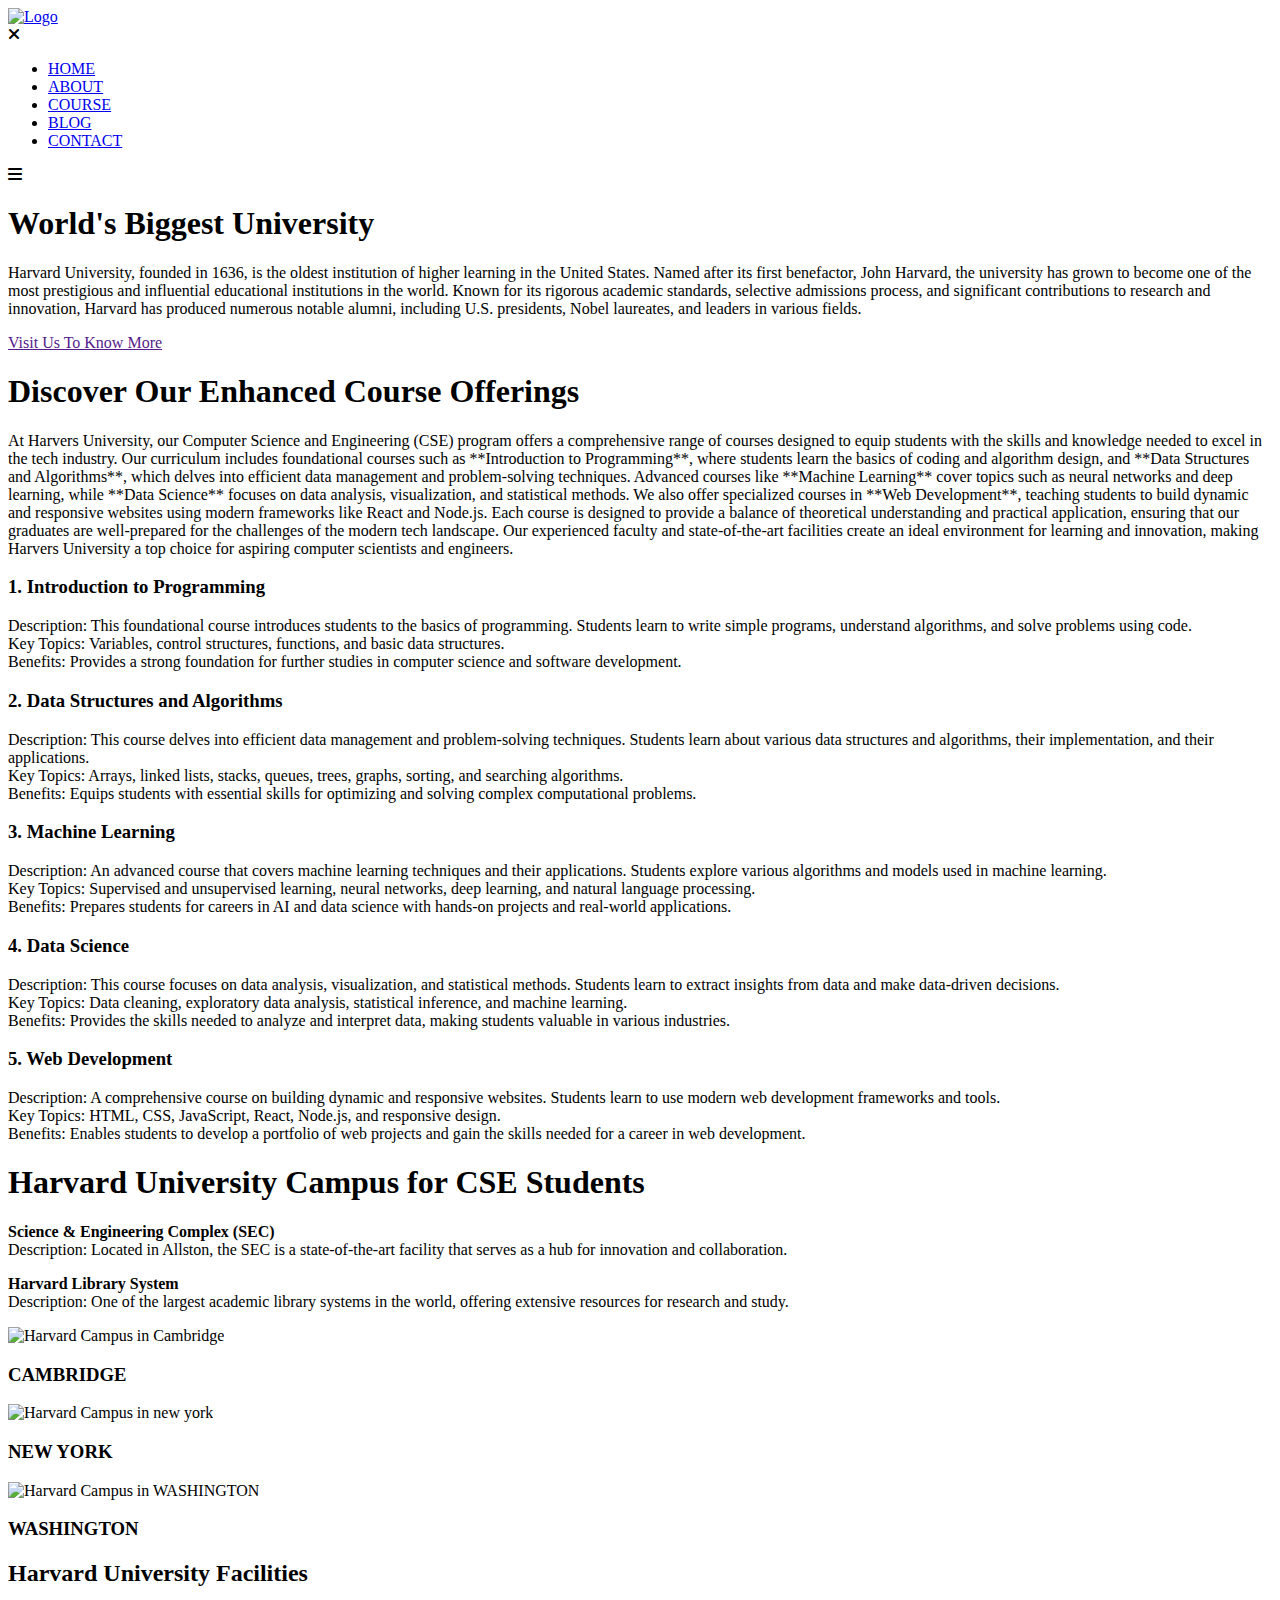
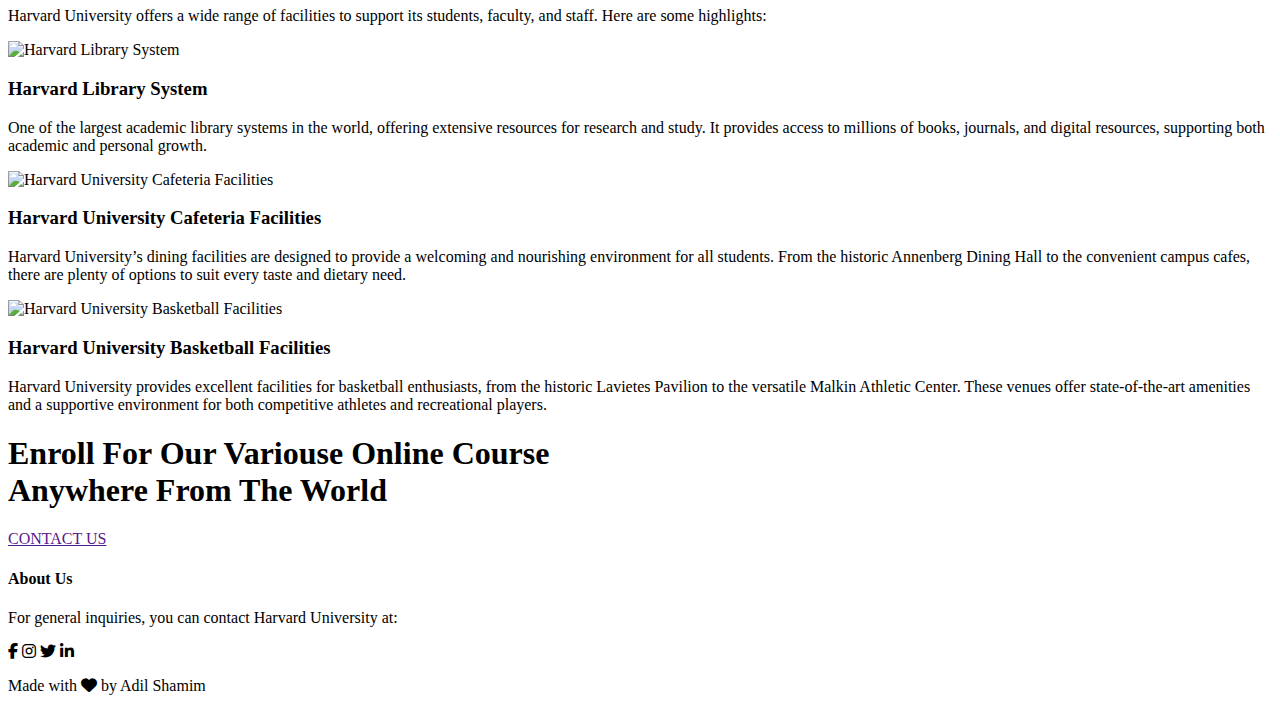
==== index.html @ 45c7ef92 "Add files via upload" ====
<!DOCTYPE html>
<html lang="en">
<head>
    <meta name="viewport" content="width=device-width, initial-scale=1.0">
    <title>University Web Site Design</title>
    <link rel="stylesheet" href="style.css">
    <link rel="stylesheet" href="https://cdnjs.cloudflare.com/ajax/libs/font-awesome/6.4.2/css/all.min.css">
</head>
<body>
    <section class="header">
        <nav>
            <a href="Index.html"> <img src="images/Harvard logo.png" alt="Logo"> </a>
            <div class="nav-links" id="navLinks">
                <i class="fa fa-times" onclick="hideMenu()"></i>
                <ul>
                    <li><a href="#">HOME</a></li>
                    <li><a href="#">ABOUT</a></li>
                    <li><a href="#">COURSE</a></li>
                    <li><a href="#">BLOG</a></li>
                    <li><a href="#">CONTACT</a></li>
                </ul>
            </div>
            <i class="fa fa-bars" onclick="showMenu()"></i>
        </nav>
        <div class="text-box">
            <h1>World's Biggest University</h1>
            <p>Harvard University, founded in 1636, is the oldest institution of higher learning in the United States. Named after its first benefactor, John Harvard, the university has grown to become one of the most prestigious and influential educational institutions in the world. Known for its rigorous academic standards, selective admissions process, and significant contributions to research and innovation, Harvard has produced numerous notable alumni, including U.S. presidents, Nobel laureates, and leaders in various fields.</p>
            <a href="" class="hero-btn">Visit Us To Know More</a>
        </div>
    </section>

     <!------ Course ------>
    <section class="course">
        <h1>Discover Our Enhanced Course Offerings</h1>
        <p>At Harvers University, our Computer Science and Engineering (CSE) program offers a comprehensive range of courses designed to equip students with the skills and knowledge needed to excel in the tech industry. Our curriculum includes foundational courses such as **Introduction to Programming**, where students learn the basics of coding and algorithm design, and **Data Structures and Algorithms**, which delves into efficient data management and problem-solving techniques. Advanced courses like **Machine Learning** cover topics such as neural networks and deep learning, while **Data Science** focuses on data analysis, visualization, and statistical methods. We also offer specialized courses in **Web Development**, teaching students to build dynamic and responsive websites using modern frameworks like React and Node.js. Each course is designed to provide a balance of theoretical understanding and practical application, ensuring that our graduates are well-prepared for the challenges of the modern tech landscape. Our experienced faculty and state-of-the-art facilities create an ideal environment for learning and innovation, making Harvers University a top choice for aspiring computer scientists and engineers.</p>
        
        <div class="row">
            <div class="course-col">
                <h3>1. Introduction to Programming</h3>
                <p>Description: This foundational course introduces students to the basics of programming. Students learn to write simple programs, understand algorithms, and solve problems using code.<br>
                    Key Topics: Variables, control structures, functions, and basic data structures.<br>
                    Benefits: Provides a strong foundation for further studies in computer science and software development.</p>
            </div>
            <div class="course-col">
                <h3>2. Data Structures and Algorithms</h3>
                <p>Description: This course delves into efficient data management and problem-solving techniques. Students learn about various data structures and algorithms, their implementation, and their applications.<br>
                    Key Topics: Arrays, linked lists, stacks, queues, trees, graphs, sorting, and searching algorithms.<br>
                    Benefits: Equips students with essential skills for optimizing and solving complex computational problems.</p>
            </div>
            <div class="course-col">
                <h3>3. Machine Learning</h3>
                <p>Description: An advanced course that covers machine learning techniques and their applications. Students explore various algorithms and models used in machine learning.<br>
                    Key Topics: Supervised and unsupervised learning, neural networks, deep learning, and natural language processing.<br>
                    Benefits: Prepares students for careers in AI and data science with hands-on projects and real-world applications.</p>
            </div>
            <div class="course-col">
                <h3>4. Data Science</h3>
                <p>Description: This course focuses on data analysis, visualization, and statistical methods. Students learn to extract insights from data and make data-driven decisions.<br>
                    Key Topics: Data cleaning, exploratory data analysis, statistical inference, and machine learning.<br>
                    Benefits: Provides the skills needed to analyze and interpret data, making students valuable in various industries.</p>
            </div>
            <div class="course-col">
                <h3>5. Web Development</h3>
                <p>Description: A comprehensive course on building dynamic and responsive websites. Students learn to use modern web development frameworks and tools.<br>
                    Key Topics: HTML, CSS, JavaScript, React, Node.js, and responsive design.<br>
                    Benefits: Enables students to develop a portfolio of web projects and gain the skills needed for a career in web development.</p>
            </div>
        </div>
    </section>
<!------- Campus --------->
<section class="campus">
    <h1>Harvard University Campus for CSE Students</h1>
    <p><strong>Science & Engineering Complex (SEC)</strong><br>
        Description: Located in Allston, the SEC is a state-of-the-art facility that serves as a hub for innovation and collaboration.</p>
    <p><strong>Harvard Library System</strong><br>
        Description: One of the largest academic library systems in the world, offering extensive resources for research and study.</p>
    <div class="row">
        <div class="campus-col">
            <img src="images/london.png" alt="Harvard Campus in Cambridge">
            <div class="layer">
                <h3>CAMBRIDGE</h3>
            </div>
        </div>
        <div class="campus-col">
            <img src="images/newyork.png" alt="Harvard Campus in new york">
            <div class="layer">
                <h3>NEW YORK</h3>
            </div>
        </div>
        <div class="campus-col">
            <img src="images/washington.png" alt="Harvard Campus in WASHINGTON">
            <div class="layer">
                <h3>WASHINGTON</h3>
            </div>
        </div>
    </div>
</section>


<!------- Facilities ------->
<section class="facilities">
    <h2>Harvard University Facilities</h2>
    <p>Harvard University offers a wide range of facilities to support its students, faculty, and staff. Here are some highlights:</p>
    
    <div class="row1">
        <div class="facilities-col">
            <img src="images/library.png" alt="Harvard Library System">
            <h3>Harvard Library System</h3>
            <p>One of the largest academic library systems in the world, offering extensive resources for research and study. It provides access to millions of books, journals, and digital resources, supporting both academic and personal growth.</p>
        </div>
        <div class="facilities-col">
            <img src="images/cafeteria.png" alt="Harvard University Cafeteria Facilities">
            <h3>Harvard University Cafeteria Facilities</h3>
            <p>Harvard University’s dining facilities are designed to provide a welcoming and nourishing environment for all students. From the historic Annenberg Dining Hall to the convenient campus cafes, there are plenty of options to suit every taste and dietary need.</p>
        </div>
        <div class="facilities-col">
            <img src="images/basketball.png" alt="Harvard University Basketball Facilities">
            <h3>Harvard University Basketball Facilities</h3>
            <p>Harvard University provides excellent facilities for basketball enthusiasts, from the historic Lavietes Pavilion to the versatile Malkin Athletic Center. These venues offer state-of-the-art amenities and a supportive environment for both competitive athletes and recreational players.</p>
        </div>
    </div>
</section>


<!------ Call To ACtion ------->
<section class="cta">
    <h1>Enroll For Our Variouse Online Course <br> Anywhere From The World</h1>
    <a href="" class="hero-btn">CONTACT US</a>
</section>



<!------ Footer ------->
<section class="footer">
    <h4>About Us</h4>
    <p>For general inquiries, you can contact Harvard University at: </p>
    <div class="icons">
        <i class="fab fa-facebook-f"></i>
        <i class="fab fa-instagram"></i>
        <i class="fab fa-twitter"></i>
        <i class="fab fa-linkedin-in"></i>
    </div>
    <div class="footer-text">
    <p class="footer-text">Made with <i class="fa fa-heart"></i> by Adil Shamim</p>
</div>
    
</section>

   <!----JavaScript for Toggle Menu----->
    <script>
        var navLinks = document.getElementById("navLinks");
        function showMenu() {
            navLinks.style.right = "0";
        }
        function hideMenu() {
            navLinks.style.right = "-200px";
        }
    </script>
</body>
</html>
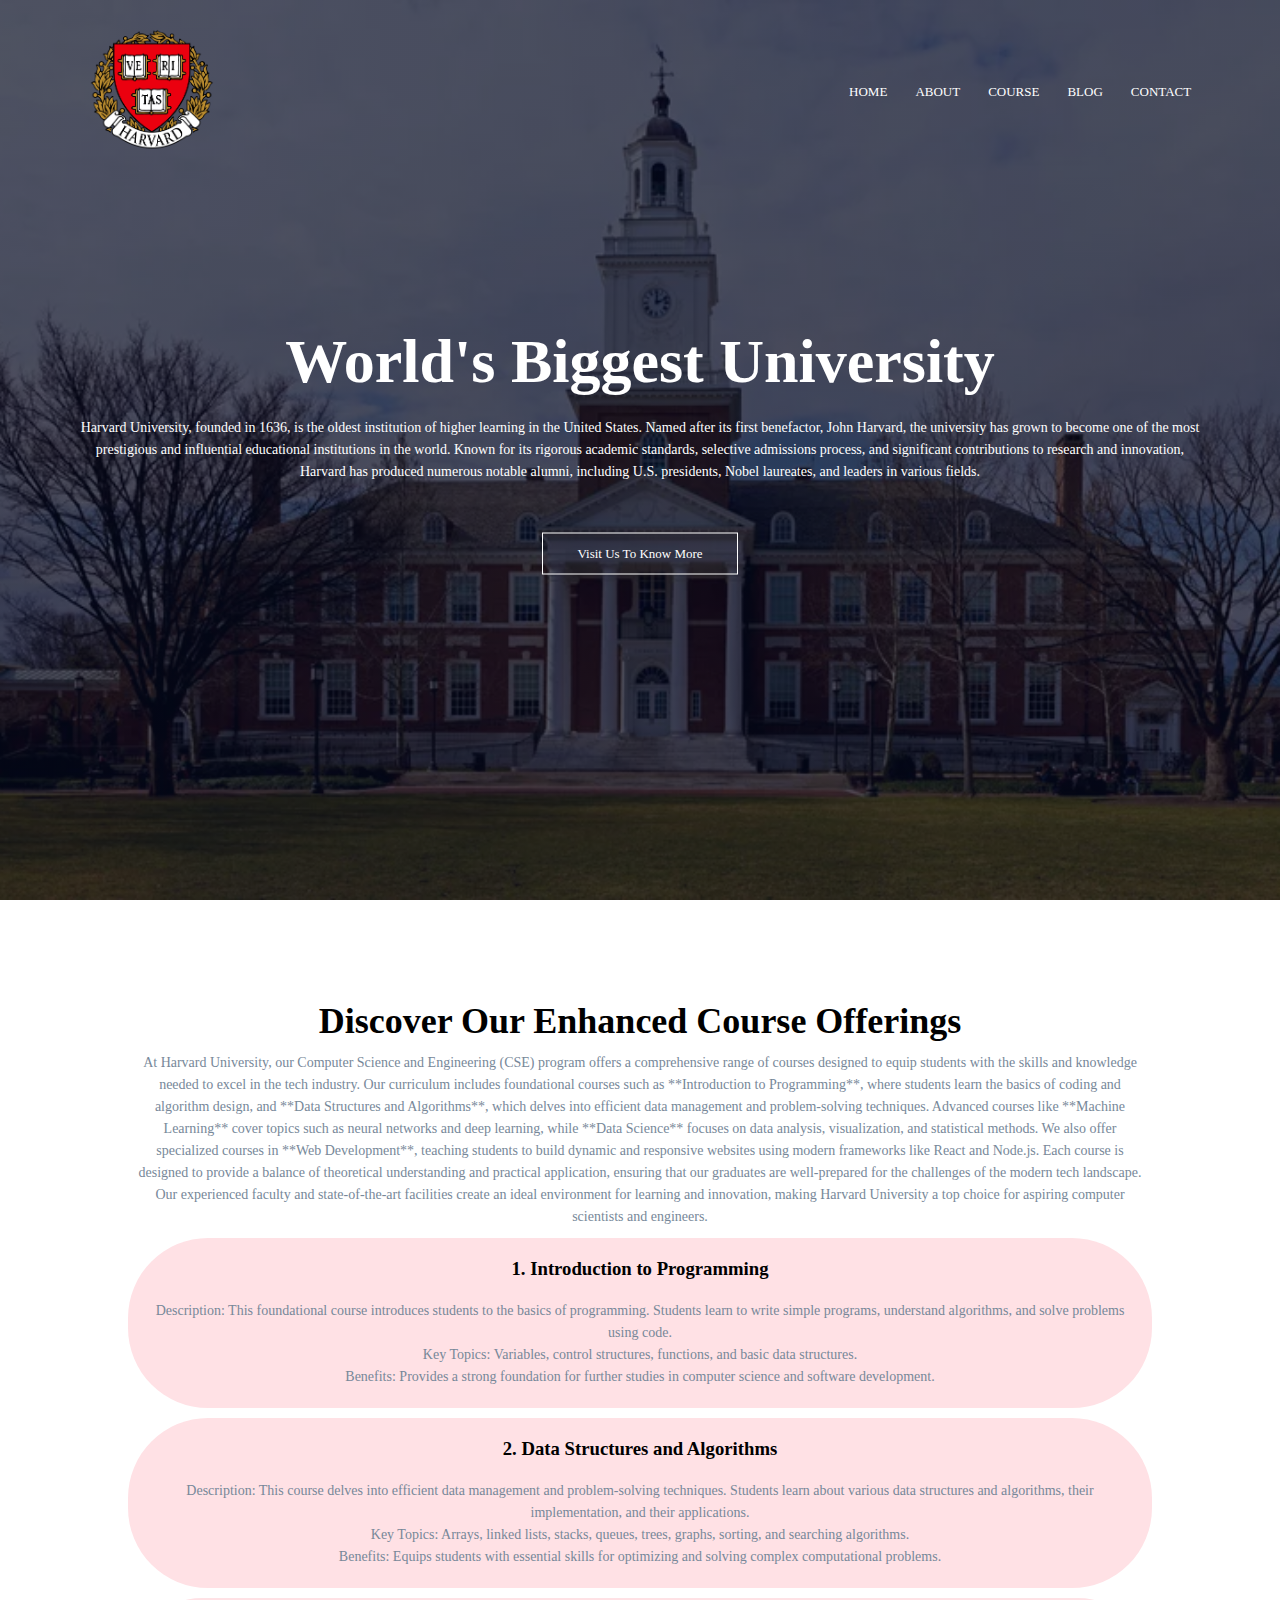
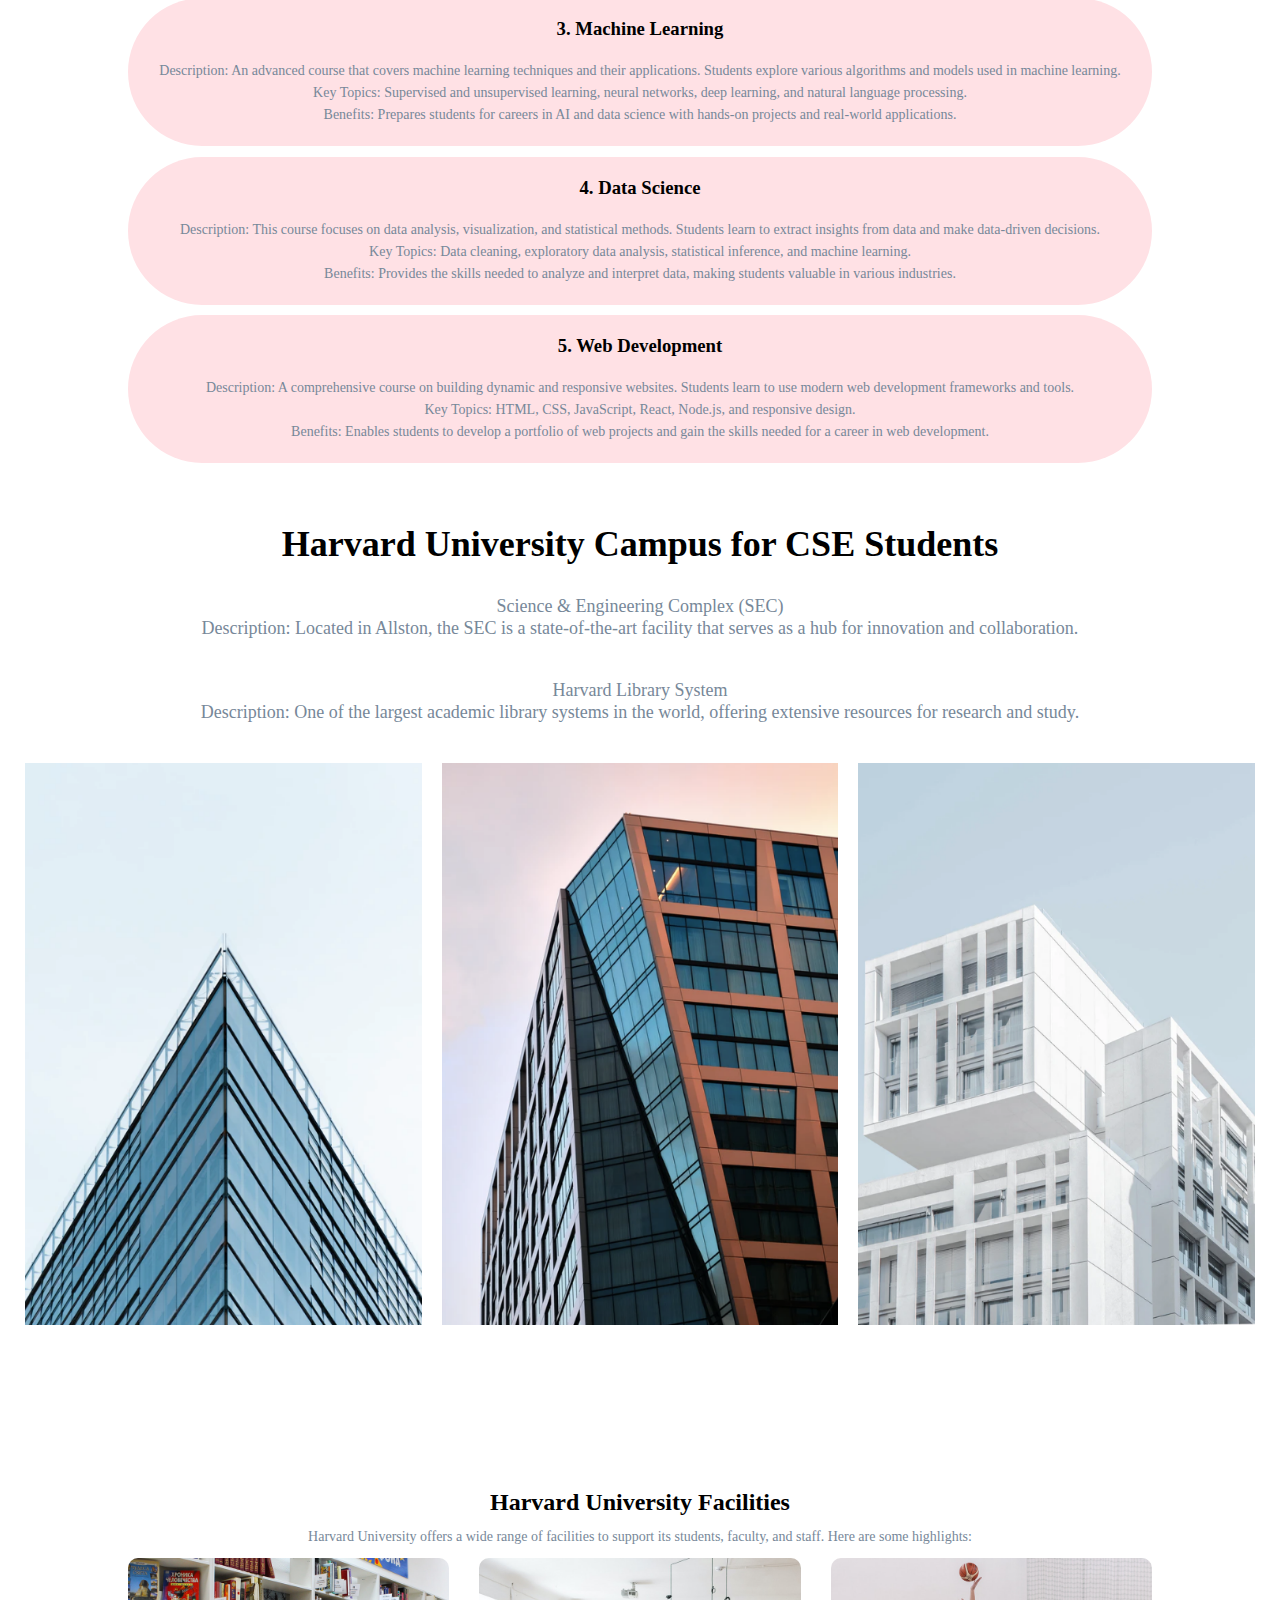
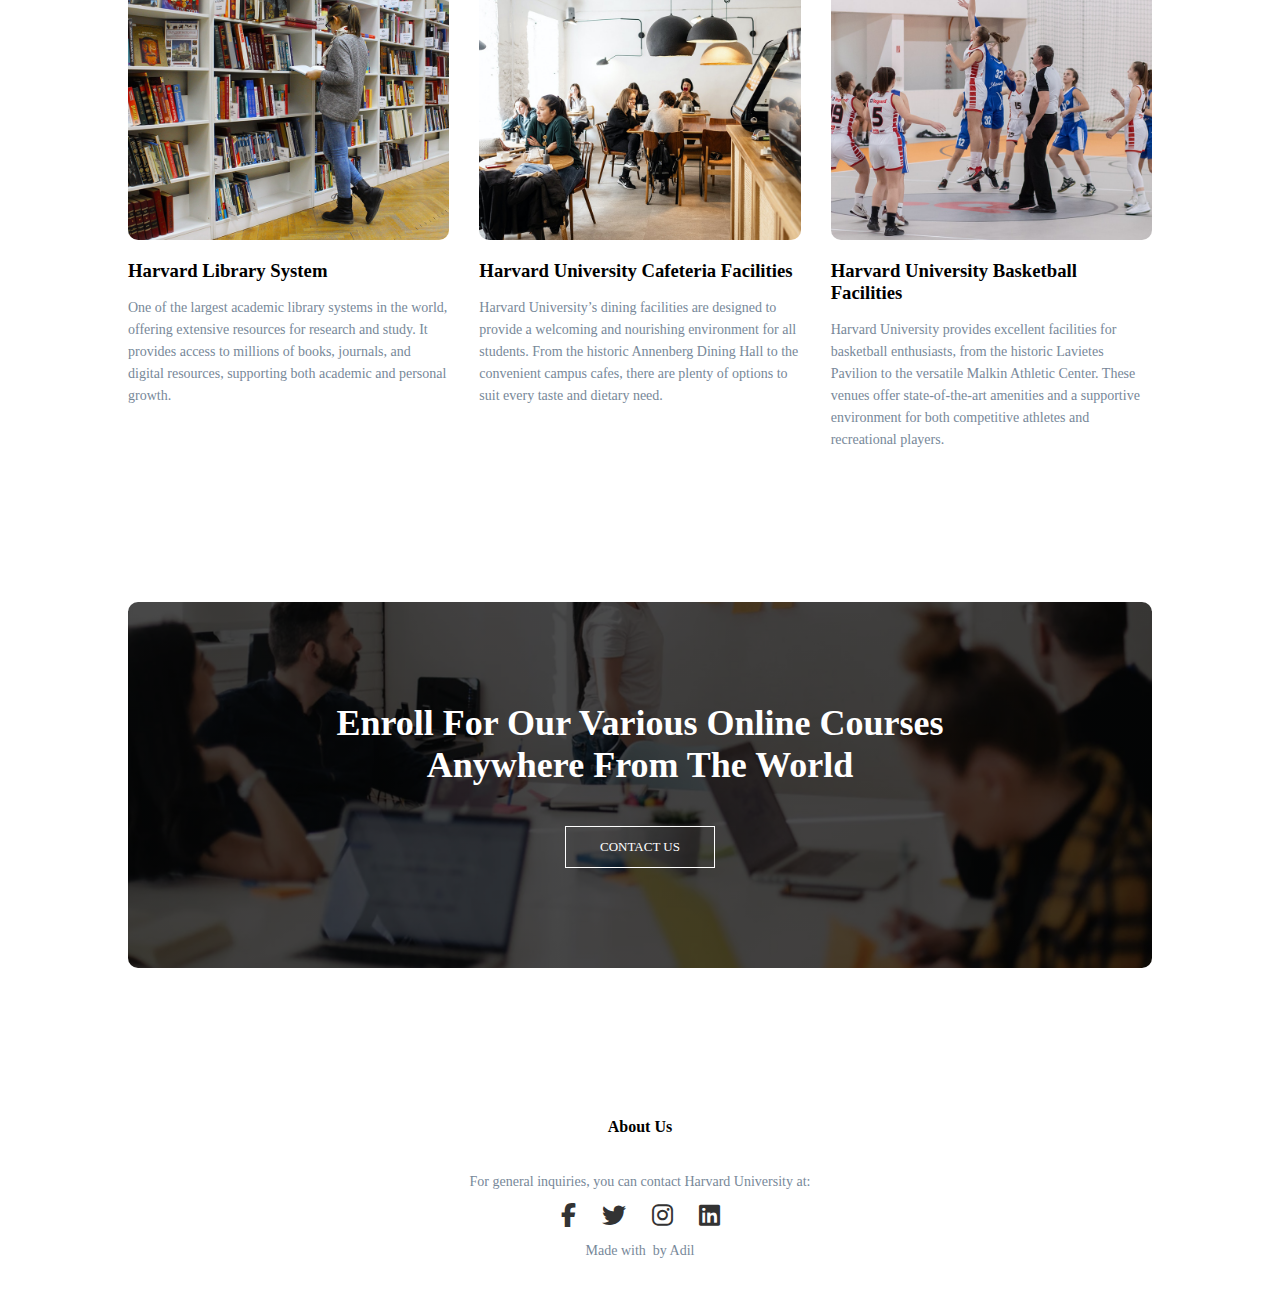
==== commit 89417dce: "Update index.html" ====
--- a/index.html
+++ b/index.html
@@ -7,17 +7,18 @@
     <link rel="stylesheet" href="https://cdnjs.cloudflare.com/ajax/libs/font-awesome/6.4.2/css/all.min.css">
 </head>
 <body>
+
     <section class="header">
         <nav>
             <a href="Index.html"> <img src="images/Harvard logo.png" alt="Logo"> </a>
             <div class="nav-links" id="navLinks">
                 <i class="fa fa-times" onclick="hideMenu()"></i>
                 <ul>
-                    <li><a href="#">HOME</a></li>
-                    <li><a href="#">ABOUT</a></li>
-                    <li><a href="#">COURSE</a></li>
-                    <li><a href="#">BLOG</a></li>
-                    <li><a href="#">CONTACT</a></li>
+                    <li><a href="index.html">HOME</a></li>
+                    <li><a href="About.html">ABOUT</a></li>
+                    <li><a href="Course.html">COURSE</a></li>
+                    <li><a href="Blog.html">BLOG</a></li>
+                    <li><a href="Contact.html">CONTACT</a></li>
                 </ul>
             </div>
             <i class="fa fa-bars" onclick="showMenu()"></i>
@@ -25,14 +26,14 @@
         <div class="text-box">
             <h1>World's Biggest University</h1>
             <p>Harvard University, founded in 1636, is the oldest institution of higher learning in the United States. Named after its first benefactor, John Harvard, the university has grown to become one of the most prestigious and influential educational institutions in the world. Known for its rigorous academic standards, selective admissions process, and significant contributions to research and innovation, Harvard has produced numerous notable alumni, including U.S. presidents, Nobel laureates, and leaders in various fields.</p>
-            <a href="" class="hero-btn">Visit Us To Know More</a>
+            <a href="#" class="hero-btn">Visit Us To Know More</a>
         </div>
     </section>
 
-     <!------ Course ------>
+    <!------ Course Section ------>
     <section class="course">
         <h1>Discover Our Enhanced Course Offerings</h1>
-        <p>At Harvers University, our Computer Science and Engineering (CSE) program offers a comprehensive range of courses designed to equip students with the skills and knowledge needed to excel in the tech industry. Our curriculum includes foundational courses such as **Introduction to Programming**, where students learn the basics of coding and algorithm design, and **Data Structures and Algorithms**, which delves into efficient data management and problem-solving techniques. Advanced courses like **Machine Learning** cover topics such as neural networks and deep learning, while **Data Science** focuses on data analysis, visualization, and statistical methods. We also offer specialized courses in **Web Development**, teaching students to build dynamic and responsive websites using modern frameworks like React and Node.js. Each course is designed to provide a balance of theoretical understanding and practical application, ensuring that our graduates are well-prepared for the challenges of the modern tech landscape. Our experienced faculty and state-of-the-art facilities create an ideal environment for learning and innovation, making Harvers University a top choice for aspiring computer scientists and engineers.</p>
+        <p>At Harvard University, our Computer Science and Engineering (CSE) program offers a comprehensive range of courses designed to equip students with the skills and knowledge needed to excel in the tech industry. Our curriculum includes foundational courses such as **Introduction to Programming**, where students learn the basics of coding and algorithm design, and **Data Structures and Algorithms**, which delves into efficient data management and problem-solving techniques. Advanced courses like **Machine Learning** cover topics such as neural networks and deep learning, while **Data Science** focuses on data analysis, visualization, and statistical methods. We also offer specialized courses in **Web Development**, teaching students to build dynamic and responsive websites using modern frameworks like React and Node.js. Each course is designed to provide a balance of theoretical understanding and practical application, ensuring that our graduates are well-prepared for the challenges of the modern tech landscape. Our experienced faculty and state-of-the-art facilities create an ideal environment for learning and innovation, making Harvard University a top choice for aspiring computer scientists and engineers.</p>
         
         <div class="row">
             <div class="course-col">
@@ -67,96 +68,79 @@
             </div>
         </div>
     </section>
-<!------- Campus --------->
-<section class="campus">
-    <h1>Harvard University Campus for CSE Students</h1>
-    <p><strong>Science & Engineering Complex (SEC)</strong><br>
-        Description: Located in Allston, the SEC is a state-of-the-art facility that serves as a hub for innovation and collaboration.</p>
-    <p><strong>Harvard Library System</strong><br>
-        Description: One of the largest academic library systems in the world, offering extensive resources for research and study.</p>
-    <div class="row">
-        <div class="campus-col">
-            <img src="images/london.png" alt="Harvard Campus in Cambridge">
-            <div class="layer">
-                <h3>CAMBRIDGE</h3>
+
+    <!------- Campus Section --------->
+    <section class="campus">
+        <h1>Harvard University Campus for CSE Students</h1>
+        <p><strong>Science & Engineering Complex (SEC)</strong><br>
+            Description: Located in Allston, the SEC is a state-of-the-art facility that serves as a hub for innovation and collaboration.</p>
+        <p><strong>Harvard Library System</strong><br>
+            Description: One of the largest academic library systems in the world, offering extensive resources for research and study.</p>
+        <div class="row">
+            <div class="campus-col">
+                <img src="images/london.png" alt="Harvard Campus in Cambridge">
+                <div class="layer">
+                    <h3>CAMBRIDGE</h3>
+                </div>
+            </div>
+            <div class="campus-col">
+                <img src="images/newyork.png" alt="Harvard Campus in New York">
+                <div class="layer">
+                    <h3>NEW YORK</h3>
+                </div>
+            </div>
+            <div class="campus-col">
+                <img src="images/washington.png" alt="Harvard Campus in Washington">
+                <div class="layer">
+                    <h3>WASHINGTON</h3>
+                </div>
             </div>
         </div>
-        <div class="campus-col">
-            <img src="images/newyork.png" alt="Harvard Campus in new york">
-            <div class="layer">
-                <h3>NEW YORK</h3>
+    </section>
+
+    <!------- Facilities Section ------->
+    <section class="facilities">
+        <h2>Harvard University Facilities</h2>
+        <p>Harvard University offers a wide range of facilities to support its students, faculty, and staff. Here are some highlights:</p>
+        
+        <div class="row1">
+            <div class="facilities-col">
+                <img src="images/library.png" alt="Harvard Library System">
+                <h3>Harvard Library System</h3>
+                <p>One of the largest academic library systems in the world, offering extensive resources for research and study. It provides access to millions of books, journals, and digital resources, supporting both academic and personal growth.</p>
+            </div>
+            <div class="facilities-col">
+                <img src="images/cafeteria.png" alt="Harvard University Cafeteria Facilities">
+                <h3>Harvard University Cafeteria Facilities</h3>
+                <p>Harvard University’s dining facilities are designed to provide a welcoming and nourishing environment for all students. From the historic Annenberg Dining Hall to the convenient campus cafes, there are plenty of options to suit every taste and dietary need.</p>
+            </div>
+            <div class="facilities-col">
+                <img src="images/basketball.png" alt="Harvard University Basketball Facilities">
+                <h3>Harvard University Basketball Facilities</h3>
+                <p>Harvard University provides excellent facilities for basketball enthusiasts, from the historic Lavietes Pavilion to the versatile Malkin Athletic Center. These venues offer state-of-the-art amenities and a supportive environment for both competitive athletes and recreational players.</p>
             </div>
         </div>
-        <div class="campus-col">
-            <img src="images/washington.png" alt="Harvard Campus in WASHINGTON">
-            <div class="layer">
-                <h3>WASHINGTON</h3>
-            </div>
+    </section>
+
+    <!------ Call To Action Section ------>
+    <section class="cta">
+        <h1>Enroll For Our Various Online Courses <br> Anywhere From The World</h1>
+        <a href="#" class="hero-btn">CONTACT US</a>
+    </section>
+
+    <!------ Footer Section ------>
+    <section class="footer">
+        <h4>About Us</h4>
+        <p>For general inquiries, you can contact Harvard University at:</p>
+        <div class="icons">
+            <i class="fab fa-facebook-f"></i>
+            <i class="fab fa-twitter"></i>
+            <i class="fab fa-instagram"></i>
+            <i class="fab fa-linkedin"></i>
         </div>
-    </div>
-</section>
+        <p>Made with <i class="fa fa-heart-o"></i> by Adil</p>
+    </section>
 
-
-<!------- Facilities ------->
-<section class="facilities">
-    <h2>Harvard University Facilities</h2>
-    <p>Harvard University offers a wide range of facilities to support its students, faculty, and staff. Here are some highlights:</p>
-    
-    <div class="row1">
-        <div class="facilities-col">
-            <img src="images/library.png" alt="Harvard Library System">
-            <h3>Harvard Library System</h3>
-            <p>One of the largest academic library systems in the world, offering extensive resources for research and study. It provides access to millions of books, journals, and digital resources, supporting both academic and personal growth.</p>
-        </div>
-        <div class="facilities-col">
-            <img src="images/cafeteria.png" alt="Harvard University Cafeteria Facilities">
-            <h3>Harvard University Cafeteria Facilities</h3>
-            <p>Harvard University’s dining facilities are designed to provide a welcoming and nourishing environment for all students. From the historic Annenberg Dining Hall to the convenient campus cafes, there are plenty of options to suit every taste and dietary need.</p>
-        </div>
-        <div class="facilities-col">
-            <img src="images/basketball.png" alt="Harvard University Basketball Facilities">
-            <h3>Harvard University Basketball Facilities</h3>
-            <p>Harvard University provides excellent facilities for basketball enthusiasts, from the historic Lavietes Pavilion to the versatile Malkin Athletic Center. These venues offer state-of-the-art amenities and a supportive environment for both competitive athletes and recreational players.</p>
-        </div>
-    </div>
-</section>
-
-
-<!------ Call To ACtion ------->
-<section class="cta">
-    <h1>Enroll For Our Variouse Online Course <br> Anywhere From The World</h1>
-    <a href="" class="hero-btn">CONTACT US</a>
-</section>
-
-
-
-<!------ Footer ------->
-<section class="footer">
-    <h4>About Us</h4>
-    <p>For general inquiries, you can contact Harvard University at: </p>
-    <div class="icons">
-        <i class="fab fa-facebook-f"></i>
-        <i class="fab fa-instagram"></i>
-        <i class="fab fa-twitter"></i>
-        <i class="fab fa-linkedin-in"></i>
-    </div>
-    <div class="footer-text">
-    <p class="footer-text">Made with <i class="fa fa-heart"></i> by Adil Shamim</p>
-</div>
-    
-</section>
-
-   <!----JavaScript for Toggle Menu----->
-    <script>
-        var navLinks = document.getElementById("navLinks");
-        function showMenu() {
-            navLinks.style.right = "0";
-        }
-        function hideMenu() {
-            navLinks.style.right = "-200px";
-        }
-    </script>
+    <script src="script.js"></script>
 </body>
 </html>
-
-
--- a/style.css
+++ b/style.css
@@ -0,0 +1,561 @@
+*{
+    margin: 0;
+    padding: 0;
+}
+.header{
+    min-height: 100vh;
+    width: 100%;
+    background-image: linear-gradient(rgba(4, 9, 30, 0.7), rgba(4, 9, 30, 0.7)), url(images/Harvard\ banner.jpg);
+    background-position: center;
+    background-size: cover;
+    position: relative;
+}
+nav {
+    display: flex;
+    padding: 2% 6%;
+    justify-content: space-between;
+    align-items: center;
+}
+nav {
+    display: flex;
+    padding: 2% 6%;
+    justify-content: space-between;
+    align-items: center;
+}
+nav img {
+    width: 150px;
+}
+.nav-links {
+    flex: 1;
+    text-align: right;
+}
+.nav-links ul li {
+    list-style: none;
+    display: inline-block;
+    padding: 8px 12px;
+    position: relative;
+}
+.nav-links ul li a {
+    color: #fff;
+    text-decoration: none;
+    font-size: 13px;
+}
+.nav-links ul li:hover{
+    border: 1px solid light;
+    background: rgb(140, 184, 140);
+    transition: all 0.5s;
+}
+
+.text-box{
+    width: 90%;
+    color: #fff;
+    position: absolute;
+    top: 50%;
+    left: 50%;
+    transform: translate(-50%,-50%);
+    text-align: center;
+}
+.text-box h1{
+    font-size: 62px;
+}
+.text-box p{
+    margin: 10px 0 40px;
+    font-size: 14px;
+    color: #fff;
+}
+
+.hero-btn {
+    display: inline-block;
+    text-decoration: none;
+    color: #fff;
+    border: 1px solid #fff;
+    padding: 12px 34px;
+    font-size: 13px;
+    background: transparent;
+    position: relative;
+    cursor: pointer;
+}
+.hero-btn:hover {
+    border: 1px solid light;
+    background: rgb(180, 226, 255);
+    transition: all 1s; 
+}
+nav .fa {
+    display: none;
+}
+@media (max-width: 700px) {
+    .text-box h1 {
+        font-size: 20px;
+    }
+    .nav-links ul li {
+        display: block;
+    }
+    .nav-links {
+        position: absolute;
+        background: skyblue;
+        height: 100vh;
+        width: 200px;
+        top: 0;
+        right: -200px;
+        text-align: left;
+        z-index: 2;
+        transform: all 1s;
+    }
+    nav .fa {
+        display: block;
+        color: #fff; 
+        font-size: 22px;
+        cursor: pointer;
+    }
+    .nav-links ul {
+        padding: 30px;
+    }
+}
+
+/*------ course -------*/
+.course{
+    width: 80%;
+    margin: auto;
+    text-align: center;
+    padding-top: 100px;
+}
+h1{
+    font-size: 36px;
+    font-weight: 600;
+}
+p{
+    color: lightslategray;
+    font-size: 14px;
+    font-weight: 300;
+    line-height: 22px;
+    padding: 10px;
+}
+.course-col{
+    flex-basis: 60%;
+    background: rgb(255, 225, 229);
+    border-radius: 80px; 
+    margin-bottom: 1%;
+    padding: 10px 5px;
+    box-sizing: border-box;
+    transition: all 1s;
+}
+h3{
+    text-align: center;
+    font-weight: 600;
+    margin: 10px 0;
+}
+.course-col:hover{
+    box-shadow: 0 0 20px 0px rgba(0,0,0,0.2);
+}
+
+
+/*----------- campus --------*/
+.campus {
+    padding: 50px 0;
+    text-align: center;
+}
+.campus h1 {
+    font-size: 36px;
+    margin-bottom: 20px;
+}
+.campus p {
+    font-size: 18px;
+    margin-bottom: 20px;
+}
+.campus .row {
+    display: flex;
+    justify-content: center;
+    flex-wrap: wrap;
+}
+.campus-col {
+    flex-basis: 31%;
+    margin: 10px;
+    position: relative;
+}
+.campus-col img {
+    width: 100%;
+    height: auto;
+}
+.campus-col .layer {
+    background: rgba(0, 0, 0, 0.5);
+    color: #fff;
+    position: absolute;
+    top: 0;
+    left: 0;
+    width: 100%;
+    height: 100%;
+    display: flex;
+    justify-content: center;
+    align-items: center;
+    opacity: 0;
+    transition: opacity 0.5s;
+}
+.campus-col:hover .layer {
+    opacity: 1;
+}
+
+/* Mobile version */
+@media (max-width: 768px) {
+    .campus h1 {
+        font-size: 28px;
+    }
+    .campus p {
+        font-size: 16px;
+    }
+    .campus-col {
+        flex-basis: 100%;
+        margin: 10px 0;
+    }
+}
+
+
+/*------- facilities -------*/
+.facilities {
+    width: 80%;
+    margin: auto;
+    text-align: center;
+    padding-top: 100px;
+}
+
+.row1 {
+    display: flex;
+    flex-wrap: wrap;
+    justify-content: space-between;
+    gap: 20px; /* Adds spacing between columns */
+}
+
+.facilities-col {
+    flex-basis: calc(33.33% - 20px); /* Three equal columns with spacing */
+    border-radius: 10px;
+    margin-bottom: 5%;
+    text-align: left;
+    box-sizing: border-box;
+}
+
+.facilities-col img {
+    width: 100%;
+    border-radius: 10px;
+    object-fit: cover; /* Ensures the image covers the area without distortion */
+}
+
+.facilities-col p {
+    padding: 0;
+    margin-top: 10px; /* Adds space between paragraphs and other elements */
+}
+
+.facilities-col h3 {
+    margin-top: 16px;
+    margin-bottom: 15px;
+    text-align: left;
+}
+
+/* Mobile responsive adjustments */
+@media (max-width: 768px) {
+    .facilities-col {
+        flex-basis: calc(48% - 20px); /* Two columns per row on tablets */
+    }
+}
+
+@media (max-width: 480px) {
+    .facilities-col {
+        flex-basis: 100%; /* Full-width for each column on small screens */
+        margin-bottom: 10%; /* Increases spacing for better readability */
+    }
+}
+
+
+
+
+/*-------- Call To ACtion ------*/
+.cta{
+    margin: 100px auto;
+    width: 80%;
+    background-image: linear-gradient(rgba(0,0,0,0.7),rgba(0,0,0,0.7)),url(images/banner2.jpg);
+    background-position: center;
+    background-size: cover;
+    border-radius: 10px;
+    text-align: center;
+    padding: 100px 0;
+}
+
+.cta h1{
+    color: #fff;
+    margin-bottom: 40px;
+    padding: 0;
+}
+@media(max-width: 700px){
+    .cta h1{
+        font: size 23px;
+    }
+}
+
+
+
+/*-------- Footer ------*/
+.footer{
+    width: 100%;
+    text-align: center;
+    padding: 30px 0;
+}
+
+.footer h4{
+    margin-bottom: 25px;
+    margin-top: 20px;
+    font-weight: 600;
+}
+
+
+.icons {
+    font-size: 24px; /* Adjust size as needed */
+    color: #333; /* Adjust color as needed */
+}
+
+.icons i {
+    margin: 0 10px; /* Adjust spacing as needed */
+    transition: color 0.3s ease;
+}
+
+.icons i:hover {
+    color: #007bff; /* Change color on hover */
+}
+
+
+
+
+
+
+
+
+
+
+
+:root {
+    --text-color: #555;
+    --icon-color: #e25555;
+    --icon-hover-color: #1e90ff; /* Light blue color for hover effect */
+    --background-color: #f9f9f9;
+    --background-hover-color: #d3f0ff; /* Light blue background on hover */
+    --border-radius: 12px; /* Increased border radius */
+    --box-shadow: 0 4px 8px rgba(0, 0, 0, 0.2); /* Enhanced shadow */
+    --font-size: 16px;
+    --icon-size: 24px; /* Slightly larger icon size */
+    --margin-vertical: 20px;
+    --padding: 15px; /* Increased padding */
+    --transition-duration: 0.4s; /* Slightly longer transition duration */
+}
+
+.footer-text {
+    font-size: var(--font-size);
+    color: var(--text-color);
+    text-align: center;
+    margin: var(--margin-vertical) 0;
+    padding: var(--padding);
+    background-color: var(--background-color);
+    border-radius: var(--border-radius);
+    box-shadow: var(--box-shadow);
+    font-family: 'Segoe UI', Tahoma, Geneva, Verdana, sans-serif; /* Modern font */
+    transition: background-color var(--transition-duration), transform var(--transition-duration), box-shadow var(--transition-duration); /* Smooth transitions */
+}
+
+.footer-text:hover {
+    background-color: var(--background-hover-color); /* Light blue background on hover */
+    transform: scale(1.05) rotate(1deg); /* Slightly enlarge and rotate the container on hover */
+    box-shadow: 0 6px 12px rgba(0, 0, 0, 0.3); /* More pronounced shadow on hover */
+}
+
+.footer-text i {
+    color: var(--icon-color);
+    font-size: var(--icon-size);
+    vertical-align: middle;
+    margin: 0 8px; /* Increased spacing around the icon */
+    transition: color var(--transition-duration), transform var(--transition-duration); /* Smooth transitions */
+}
+
+.footer-text i:hover {
+    color: var(--icon-hover-color); /* Change icon color on hover */
+    transform: scale(1.2) rotate(-15deg); /* Enlarge and rotate icon on hover */
+}
+
+
+
+
+
+
+
+
+
+
+
+
+
+
+
+
+
+
+
+
+
+
+
+/* ----------------- About us page --------------- */
+.sub-header {
+    height: 50vh;
+    width: 100%;
+    background-image: linear-gradient(rgba(4,9,30,0.7),rgba(4,9,30,0.7)),url(images/background.jpg);
+    background-position: center;
+    background-size: cover;
+    text-align: center;
+    color: #fff;
+}
+
+.about-us {
+    width: 80%;
+    margin: auto;
+    padding-top: 80px;
+    padding-bottom: 50px;
+    display: flex;
+    justify-content: space-between;
+    align-items: center;
+}
+
+.about-col {
+    flex-basis: 48%;
+    padding: 30px 2px;
+}
+
+.about-col h1 {
+    padding-top: 0;
+}
+
+.red-btn {
+    border: 1px solid #d3f0ff;
+    background: transparent;
+    color: rgb(27, 27, 27);
+}
+
+.image {
+    flex-basis: 48%;
+    padding: 30px 2px;
+}
+
+img {
+    max-width: 100%;
+    height: auto;
+}
+
+
+
+
+
+
+
+/*-------------- Blog content ----------*/
+
+/*-------------- Blog content ----------*/
+
+.blog-content {
+    width: 80%;
+    margin: auto;
+    padding: 70px 0;
+}
+
+.blog-left {
+    flex-basis: 50%;
+}
+
+.blog-left img {
+    width: 100%;
+}
+
+.blog-left h2 {
+    color: #222;
+    font-weight: 600;
+    margin: 30px 0;
+}
+
+.blog-left p {
+    color: #999;
+    padding: 0;
+}
+
+.blog-right {
+    flex-basis: 32%;
+}
+
+.blog-right h3 {
+    background: #c5ffdd;
+    color: #757575; /* Changed to white for better contrast */
+    padding: 7px 0;
+    font-size: 16px;
+    margin-bottom: 20px;
+}
+
+.blog-right div {
+    display: flex;
+    align-items: center;
+    justify-content: space-between;
+    color: #555;
+    padding: 8px;
+    box-sizing: border-box;
+}
+
+/*-------------- Comment Section ----------*/
+
+.comment-box {
+    margin-top: 40px;
+}
+
+.comment-box h3 {
+    color: #222;
+    font-weight: 600;
+    margin-bottom: 20px;
+}
+
+.comment-form {
+    display: flex;
+    flex-direction: column;
+}
+
+.comment-form input,
+.comment-form textarea {
+    width: 100%;
+    padding: 10px;
+    margin-bottom: 10px;
+    border: 1px solid #ccc;
+    border-radius: 5px;
+}
+
+.comment-form button {
+    width: 150px;
+    padding: 10px;
+    background-color: #ff4b5c;
+    color: #fff;
+    border: none;
+    border-radius: 5px;
+    cursor: pointer;
+    align-self: flex-start;
+}
+
+.comment-form button:hover {
+    background-color: #e0434e;
+}
+
+
+
+
+
+
+
+
+
+
+
+
+
+
+
+
+
+/*---------- CONTACT -----------*/
+
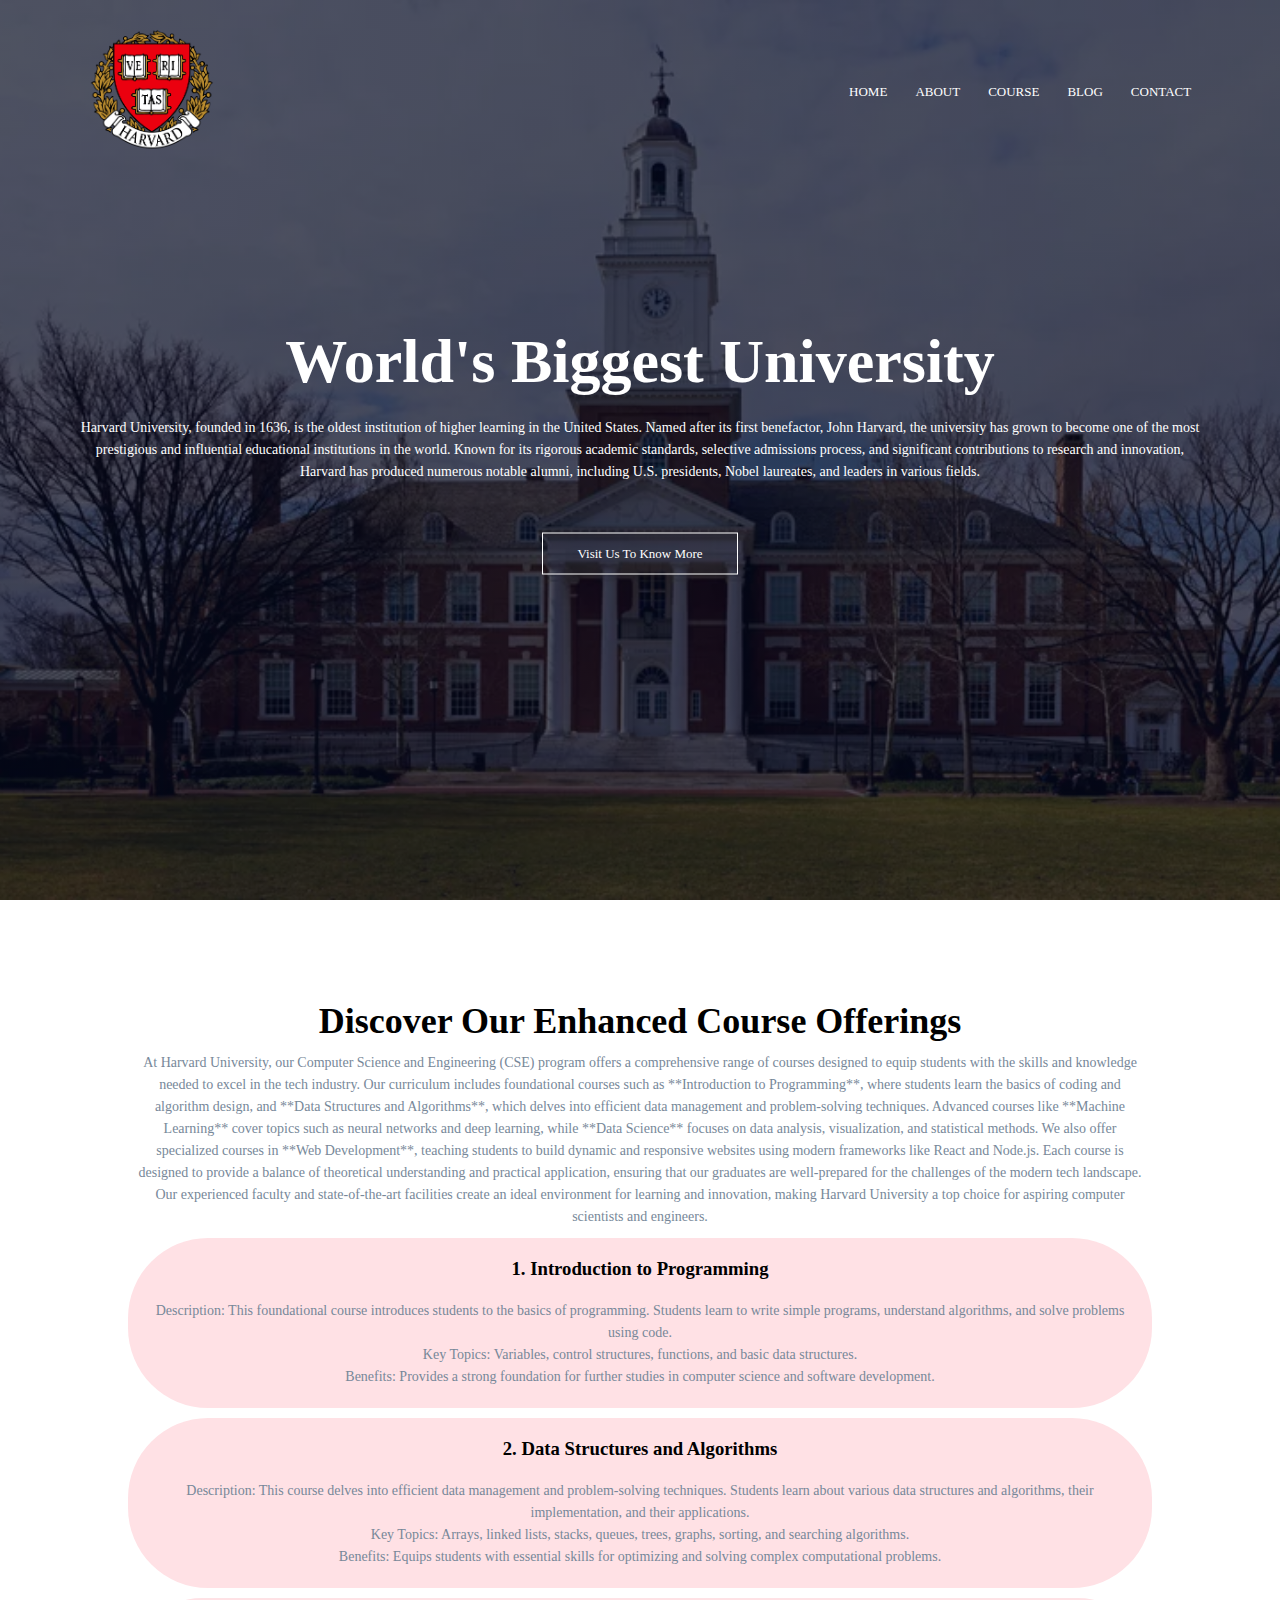
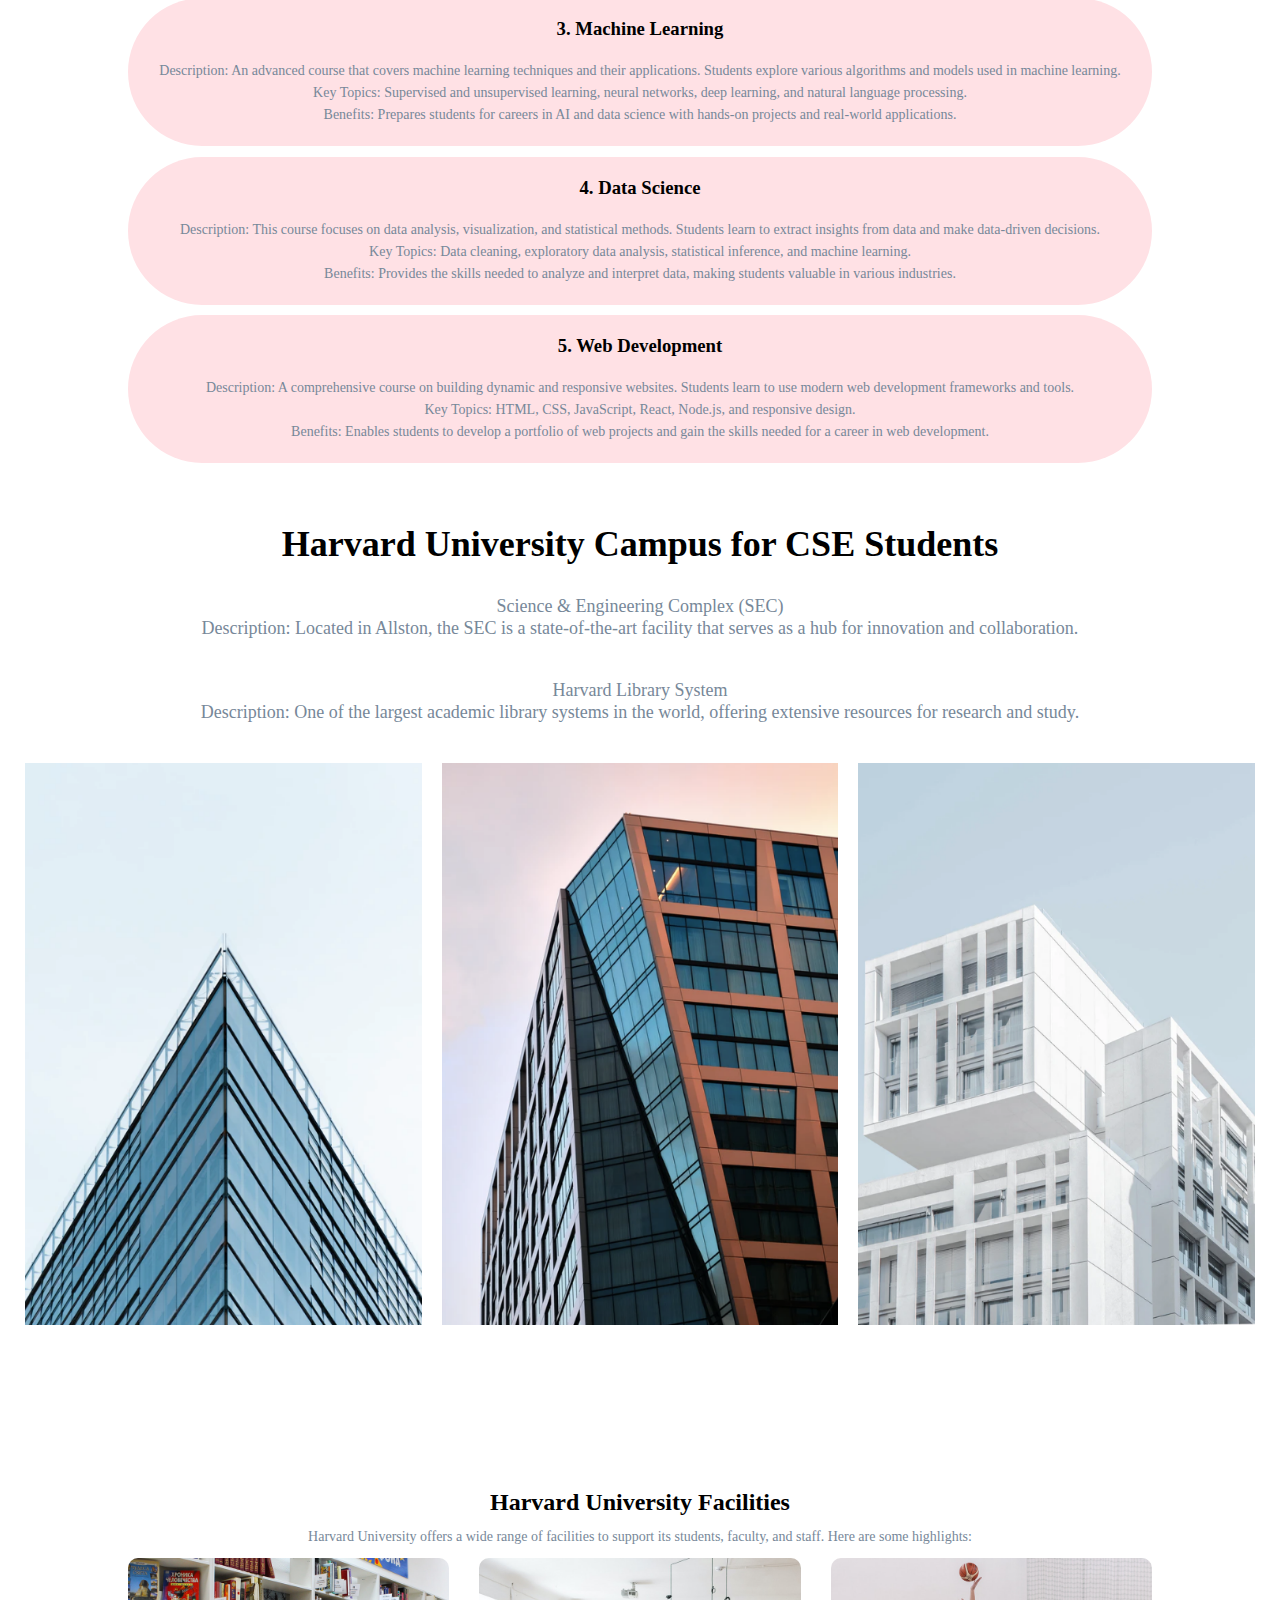
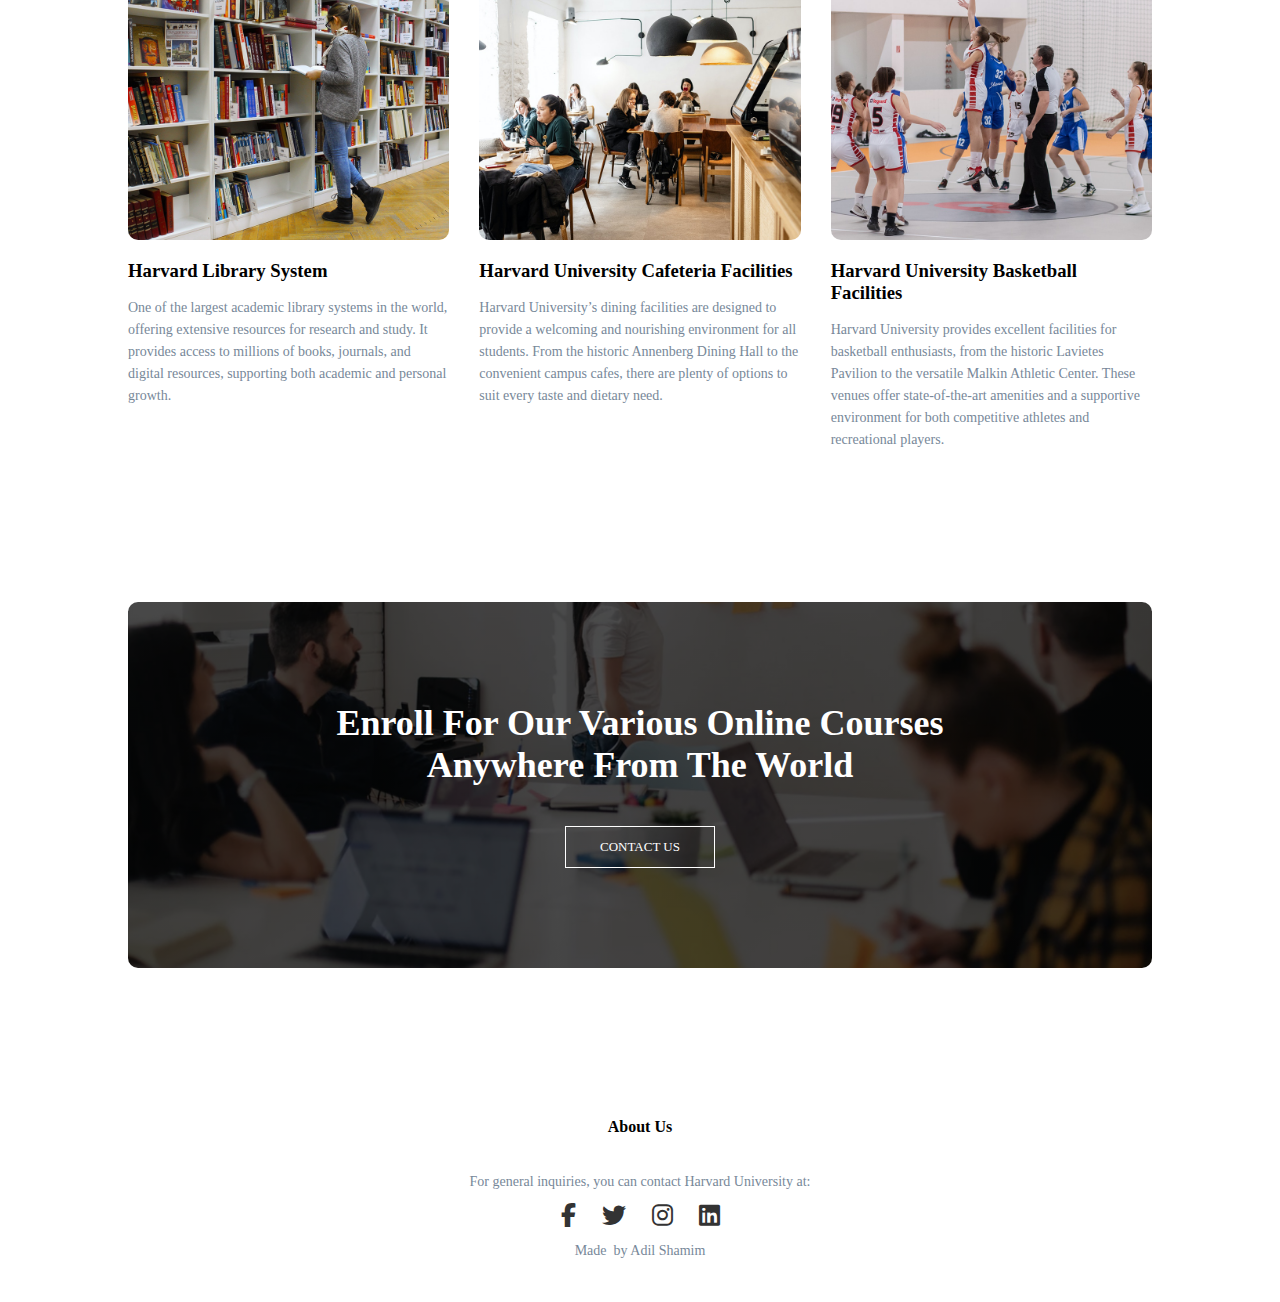
==== commit 78c5df24: "Update index.html" ====
--- a/index.html
+++ b/index.html
@@ -138,7 +138,7 @@
             <i class="fab fa-instagram"></i>
             <i class="fab fa-linkedin"></i>
         </div>
-        <p>Made with <i class="fa fa-heart-o"></i> by Adil</p>
+        <p>Made <i class="fa fa-heart-o"></i> by Adil Shamim</p>
     </section>
 
     <script src="script.js"></script>
